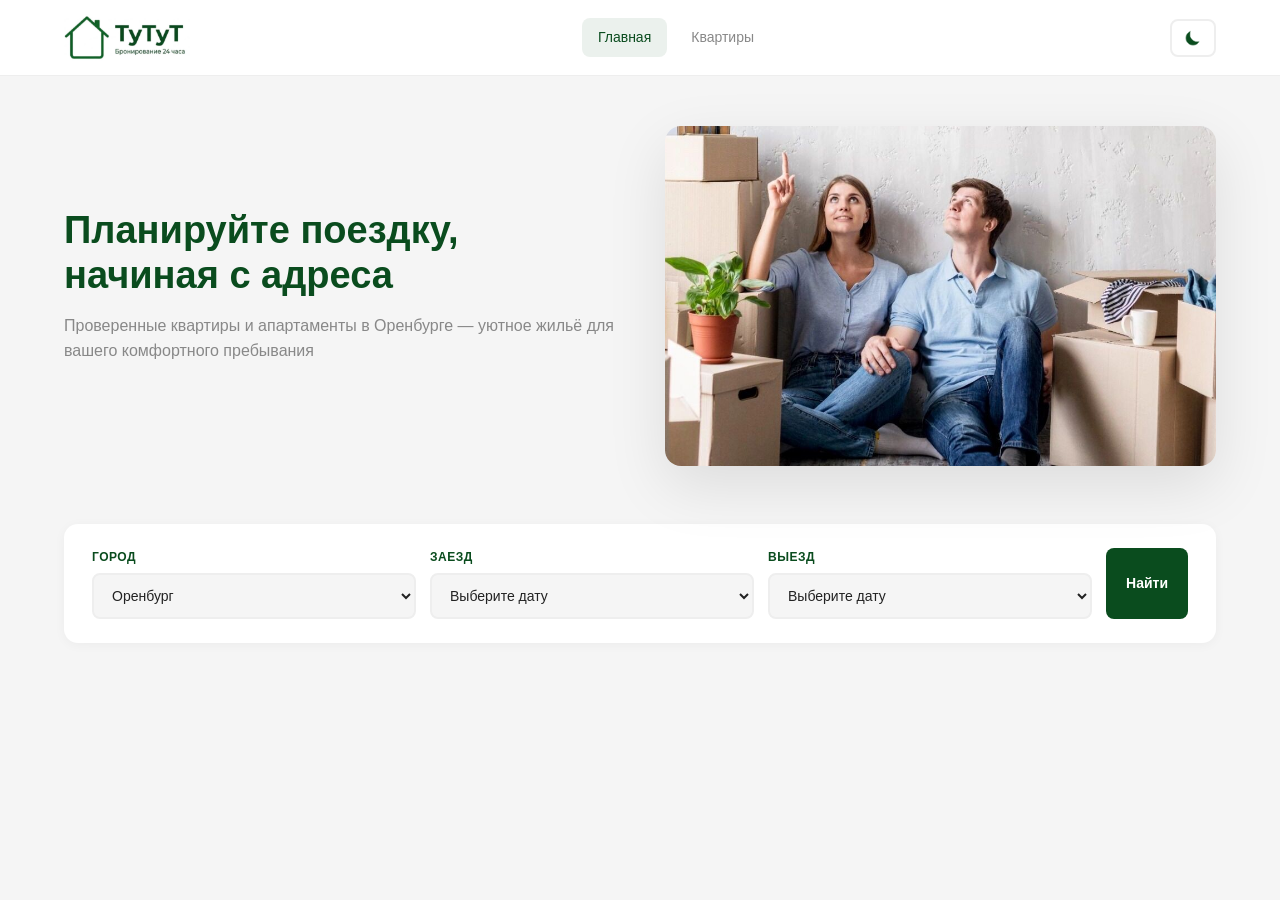
==== index.html @ a0f0ed0c "Add files via upload" ====
<!DOCTYPE html>
<html lang="ru">
<head>
    <meta charset="UTF-8">
    <meta name="viewport" content="width=device-width, initial-scale=1.0">
    <title>ТуТуТ</title>
    <link rel="icon" href="images/favicon.svg" type="image/svg+xml">
    <link rel="stylesheet" href="styles.css">
</head>
<body>
    <header class="header">
        <div class="container">
            <a href="index.html" class="logo">
                <img src="images/logo.svg" alt="ТуТуТ" class="logo-img logo-img-light">
                <img src="images/logo-dark.svg" alt="ТуТуТ" class="logo-img logo-img-dark">
            </a>
            <nav id="headerNav">
                <a href="index.html" class="active">Главная</a>
                <a href="search.html">Квартиры</a>
                <div id="authButtons"></div>
            </nav>
            <div class="header-right">
                <button class="theme-btn" id="themeBtn" onclick="toggleTheme()">
                    <img src="images/moon.png" alt="Тема" class="theme-icon-moon">
                    <img src="images/sun.png" alt="Тема" class="theme-icon-sun">
                </button>
                <button class="burger" id="burgerBtn" onclick="toggleMenu()">
                    <span></span>
                    <span></span>
                    <span></span>
                </button>
            </div>
        </div>
    </header>

    <main>
        <section class="hero">
            <div class="container">
                <div class="hero-content">
                    <h1>Планируйте поездку, начиная с адреса</h1>
                    <p>Проверенные квартиры и апартаменты в Оренбурге — уютное жильё для вашего комфортного пребывания</p>
                </div>
                <div class="hero-image">
                    <img src="images/tusovka.jpg" alt="Оренбург">
                </div>
            </div>
        </section>

        <section class="search-section">
            <div class="container">
                <div class="search-card">
                    <form class="search-form" id="searchForm">
                        <div>
                            <label>Город</label>
                            <select id="citySelect">
                                <option value="Оренбург">Оренбург</option>
                            </select>
                        </div>
                        <div>
                            <label>Заезд</label>
                            <select id="checkinSelect">
                                <option value="">Выберите дату</option>
                            </select>
                        </div>
                        <div>
                            <label>Выезд</label>
                            <select id="checkoutSelect">
                                <option value="">Выберите дату</option>
                            </select>
                        </div>
                        <button type="submit" class="btn">Найти</button>
                    </form>
                </div>
            </div>
        </section>
    </main>

    <script>
        function initTheme() {
            var t = localStorage.getItem('theme');
            if (t === 'dark') {
                document.documentElement.setAttribute('data-theme', 'dark');
            } else if (t === 'light') {
                document.documentElement.removeAttribute('data-theme');
            } else if (window.matchMedia('(prefers-color-scheme: dark)').matches) {
                document.documentElement.setAttribute('data-theme', 'dark');
            }
        }

        function toggleTheme() {
            if (document.documentElement.hasAttribute('data-theme')) {
                document.documentElement.removeAttribute('data-theme');
                localStorage.setItem('theme', 'light');
            } else {
                document.documentElement.setAttribute('data-theme', 'dark');
                localStorage.setItem('theme', 'dark');
            }
        }

        function toggleMenu() {
            document.getElementById('headerNav').classList.toggle('open');
            document.getElementById('burgerBtn').classList.toggle('open');
        }

        var months = ['Январь', 'Февраль', 'Март', 'Апрель', 'Май', 'Июнь', 
                     'Июль', 'Август', 'Сентябрь', 'Октябрь', 'Ноябрь', 'Декабрь'];
        var daysInMonth = [31, 28, 31, 30, 31, 30, 31, 31, 30, 31, 30, 31];
        
        for (var m = 0; m < 12; m++) {
            for (var d = 1; d <= daysInMonth[m]; d++) {
                var date = '2026-' + String(m + 1).padStart(2, '0') + '-' + String(d).padStart(2, '0');
                var label = d + ' ' + months[m] + ' 2026';
                
                var opt1 = document.createElement('option');
                opt1.value = date;
                opt1.text = label;
                checkinSelect.appendChild(opt1);
                
                var opt2 = document.createElement('option');
                opt2.value = date;
                opt2.text = label;
                checkoutSelect.appendChild(opt2);
            }
        }

        initTheme();
    </script>
</body>
</html>
---- styles.css ----
/* === БАЗОВЫЕ СТИЛИ === */
* {
    margin: 0;
    padding: 0;
    box-sizing: border-box;
}

:root {
    --bg: #F5F5F5;
    --bg-card: #fff;
    --bg-header: #fff;
    --text: #222;
    --text-muted: #888;
    --border: #eee;
    --accent: #0A4C1E;
    --accent-hover: #083B16;
    --shadow: 0 2px 12px rgba(0,0,0,0.04);
    --shadow-hover: 0 8px 30px rgba(0,0,0,0.12);
}

[data-theme="dark"] {
    --bg: #1a1a1a;
    --bg-card: #252525;
    --bg-header: #252525;
    --text: #e0e0e0;
    --text-muted: rgba(224, 224, 224, 0.64);
    --border: #333;
    --accent: #4CAF50;
    --accent-hover: #388E3C;
    --shadow: 0 2px 12px rgba(0,0,0,0.2);
    --shadow-hover: 0 8px 30px rgba(0,0,0,0.4);
}

body {
    font-family: -apple-system, BlinkMacSystemFont, 'Segoe UI', Roboto, sans-serif;
    background: var(--bg);
    color: var(--text);
    line-height: 1.6;
    max-width: 100%;
    overflow-x: hidden;
}

html {
    max-width: 100%;
    overflow-x: hidden;
}

a {
    color: var(--accent);
    text-decoration: none;
}

.container {
    max-width: 1200px;
    margin: 0 auto;
    padding: 0 24px;
}

@media (max-width: 768px) {
    .container {
        padding: 0 16px;
    }
}

/* === ШАПКА === */
.header {
    background: var(--bg-header);
    padding: 14px 0;
    position: sticky;
    top: 0;
    z-index: 100;
    border-bottom: 1px solid var(--border);
    width: 100%;
}

.header .container {
    display: flex;
    justify-content: space-between;
    align-items: center;
    gap: 20px;
}

.logo {
    display: flex;
    align-items: center;
}

.logo-img {
    width: 126px;
    height: 47px;
}

.logo-img-light {
    display: block;
}

.logo-img-dark {
    display: none;
}

[data-theme="dark"] .logo-img-light {
    display: none;
}

[data-theme="dark"] .logo-img-dark {
    display: block;
}

.header nav {
    display: flex;
    align-items: center;
    gap: 8px;
}

.header nav a {
    font-weight: 500;
    color: var(--text-muted);
    font-size: 14px;
    padding: 8px 16px;
    border-radius: 8px;
    transition: all 0.2s;
}

.header nav a:hover {
    color: var(--accent);
    background: rgba(10, 76, 30, 0.05);
}

.header nav a.active {
    color: var(--accent);
    background: rgba(10, 76, 30, 0.08);
}

@media (max-width: 768px) {
    .header nav {
        display: none;
        position: fixed;
        top: 66px;
        left: 0;
        right: 0;
        background: var(--bg-header);
        flex-direction: column;
        padding: 20px;
        box-shadow: var(--shadow-hover);
        border-bottom: 1px solid var(--border);
    }
    .header nav.open {
        display: flex;
    }
}

.header-right {
    display: flex;
    align-items: center;
    gap: 12px;
}

.theme-btn {
    background: none;
    border: 2px solid var(--border);
    cursor: pointer;
    padding: 8px 12px;
    border-radius: 8px;
    font-size: 14px;
    color: var(--text-muted);
    transition: all 0.2s;
    display: flex;
    align-items: center;
    gap: 6px;
}

.theme-btn:hover {
    border-color: var(--accent);
    color: var(--accent);
}

.theme-btn img {
    width: 18px;
    height: 18px;
}

.theme-icon-sun,
.theme-icon-moon {
    display: none;
}

[data-theme="dark"] .theme-icon-sun {
    display: block;
}

[data-theme="dark"] .theme-icon-moon {
    display: none;
}

body:not([data-theme]) .theme-icon-moon {
    display: block;
}

body:not([data-theme]) .theme-icon-sun {
    display: none;
}

.burger {
    display: none;
    flex-direction: column;
    gap: 5px;
    background: none;
    border: none;
    cursor: pointer;
    padding: 8px;
}

@media (max-width: 768px) {
    .burger {
        display: flex;
    }
}

.burger span {
    display: block;
    width: 24px;
    height: 2px;
    background: var(--text);
    transition: all 0.3s;
}

.burger.open span:nth-child(1) {
    transform: rotate(45deg) translate(5px, 5px);
}

.burger.open span:nth-child(2) {
    opacity: 0;
}

.burger.open span:nth-child(3) {
    transform: rotate(-45deg) translate(5px, -5px);
}

/* === КНОПКИ === */
.btn {
    background: var(--accent);
    color: #fff;
    padding: 10px 20px;
    border: none;
    border-radius: 8px;
    cursor: pointer;
    font-size: 14px;
    font-weight: 600;
    transition: all 0.2s;
}

.btn:hover {
    background: var(--accent-hover);
}

.btn-outline {
    background: transparent;
    color: var(--accent);
    border: 2px solid var(--accent);
}

.btn-outline:hover {
    background: var(--accent);
    color: #fff;
}

.btn:disabled {
    background: #ccc;
    cursor: not-allowed;
}

/* === ХЛЕБНЫЕ КРОШКИ === */
.breadcrumbs {
    padding: 16px 0;
    font-size: 13px;
    color: var(--text-muted);
    display: flex;
    align-items: center;
    gap: 8px;
    flex-wrap: wrap;
}

.breadcrumbs a {
    color: var(--text-muted);
}

.breadcrumbs span {
    color: var(--border);
}

.breadcrumbs .current {
    color: var(--text);
    font-weight: 500;
}

/* === ГЛАВНАЯ === */
.hero {
    padding: 50px 0;
}

@media (max-width: 768px) {
    .hero {
        padding: 30px 0;
    }
}

.hero .container {
    display: grid;
    grid-template-columns: 1fr 1fr;
    gap: 50px;
    align-items: center;
}

@media (max-width: 768px) {
    .hero .container {
        grid-template-columns: 1fr;
        gap: 30px;
    }
}

.hero-content h1 {
    font-size: 38px;
    font-weight: 700;
    color: var(--accent);
    margin-bottom: 14px;
    line-height: 1.2;
}

@media (max-width: 768px) {
    .hero-content h1 {
        font-size: 28px;
        text-align: center;
    }
}

.hero-content p {
    font-size: 16px;
    color: var(--text-muted);
    margin-bottom: 28px;
}

@media (max-width: 768px) {
    .hero-content p {
        text-align: center;
    }
}

.hero-image img {
    width: 100%;
    height: 340px;
    object-fit: cover;
    border-radius: 16px;
    box-shadow: 0 20px 60px rgba(0, 0, 0, 0.1);
}

@media (max-width: 768px) {
    .hero-image img {
        height: 220px;
    }
}

/* === ПОИСК === */
.search-section {
    padding: 0 0 50px;
}

@media (max-width: 768px) {
    .search-section {
        padding: 0 0 30px;
    }
}

.search-card {
    background: var(--bg-card);
    padding: 24px 28px;
    border-radius: 14px;
    box-shadow: var(--shadow);
}

.search-form {
    display: flex;
    gap: 14px;
    align-items: stretch;
}

@media (max-width: 768px) {
    .search-form {
        flex-direction: column;
    }
}

.search-form > div {
    flex: 1;
    display: flex;
    flex-direction: column;
    justify-content: center;
}

.search-form label {
    display: block;
    font-size: 12px;
    font-weight: 600;
    color: var(--accent);
    margin-bottom: 6px;
    text-transform: uppercase;
    letter-spacing: 0.5px;
}

.search-form select,
.search-form input {
    width: 100%;
    padding: 12px 14px;
    border: 2px solid var(--border);
    border-radius: 8px;
    font-size: 14px;
    background: var(--bg);
    color: var(--text);
    transition: border-color 0.2s;
}

.search-form select:focus,
.search-form input:focus {
    border-color: var(--accent);
    outline: none;
}

/* === ПОДВАЛ === */
.footer {
    background: var(--bg-header);
    padding: 32px 0;
    margin-top: 50px;
    border-top: 1px solid var(--border);
}

.footer .container {
    display: flex;
    justify-content: space-between;
    align-items: center;
}

@media (max-width: 768px) {
    .footer .container {
        flex-direction: column;
        gap: 14px;
        text-align: center;
    }
}

.footer p {
    font-size: 13px;
    color: var(--text-muted);
}
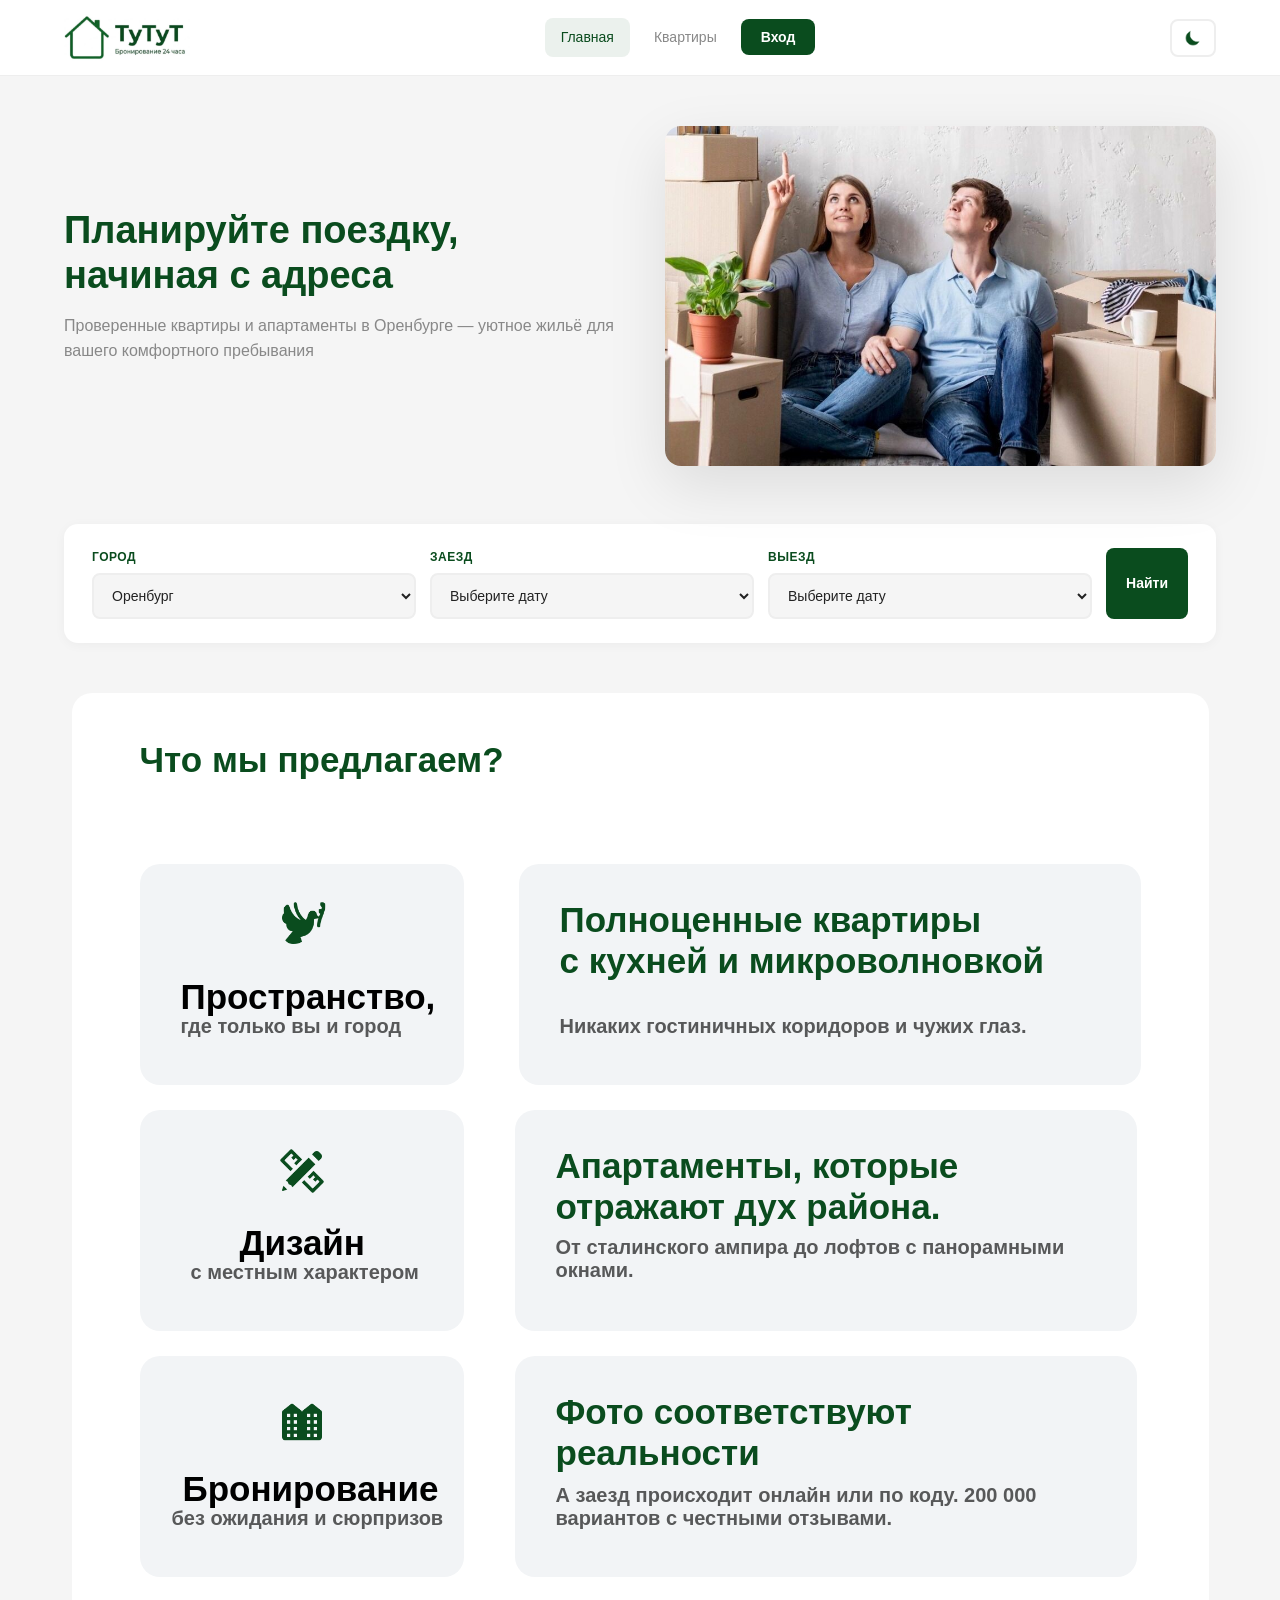
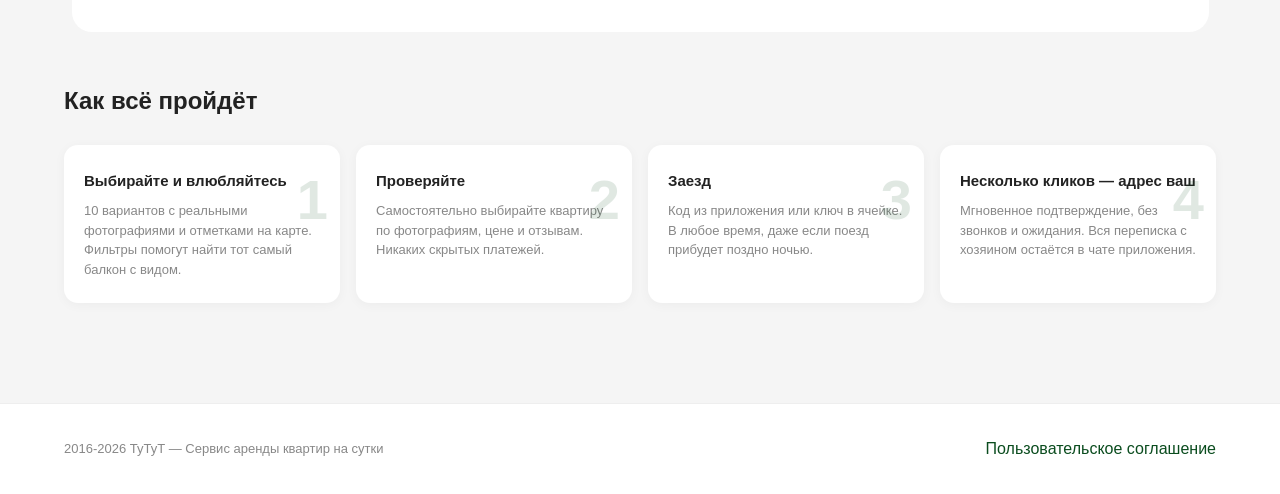
==== commit 5ecd8afe: "Add files via upload" ====
--- a/index.html
+++ b/index.html
@@ -5,7 +5,7 @@
     <meta name="viewport" content="width=device-width, initial-scale=1.0">
     <title>ТуТуТ</title>
     <link rel="icon" href="images/favicon.svg" type="image/svg+xml">
-    <link rel="stylesheet" href="styles.css">
+    <link rel="stylesheet" href="styles.css?v=2">
 </head>
 <body>
     <header class="header">
@@ -73,9 +73,134 @@
                 </div>
             </div>
         </section>
+
+        <section class="features">
+            <div class="features-container">
+                <h2 class="features-title">Что мы предлагаем?</h2>
+                <div class="features-inner">
+                    <div class="feature-card card-1">
+                        <img src="images/ptichka.svg" alt="" class="feature-icon">
+                        <h3>Пространство,</h3>
+                        <p>где только вы и город</p>
+                    </div>
+                    <div class="feature-card card-2">
+                        <h3>Полноценные квартиры <br> c кухней и микроволновкой</h3>
+                        <p>Никаких гостиничных коридоров и чужих глаз.</p>
+                    </div>
+                    <div class="feature-card card-3">
+                        <img src="images/Design.svg" alt="" class="feature-icon">
+                        <h3>Дизайн</h3>
+                        <p>с местным характером</p>
+                    </div>
+                    <div class="feature-card card-4">
+                        <h3>Апартаменты, которые отражают дух района.</h3>
+                        <p>От сталинского ампира до лофтов с панорамными окнами.</p>
+                    </div>
+                    <div class="feature-card card-5">
+                        <img src="images/Apartment.svg" alt="" class="feature-icon">
+                        <h3>Бронирование</h3>
+                        <p>без ожидания и сюрпризов</p>
+                    </div>
+                    <div class="feature-card card-6">
+                        <h3>Фото соответствуют реальности</h3>
+                        <p>А заезд происходит онлайн или по коду. 200 000 вариантов с честными отзывами.</p>
+                    </div>
+                </div>
+            </div>
+        </section>
+
+        <section class="steps">
+            <div class="container">
+                <h2 class="section-title">Как всё пройдёт</h2>
+                <div class="steps-grid">
+                    <div class="step-card">
+                        <h3>Выбирайте и влюбляйтесь</h3>
+                        <p>10 вариантов с реальными фотографиями и отметками на карте. Фильтры помогут найти тот самый балкон с видом.</p>
+                        <span class="step-number">1</span>
+                    </div>
+                    <div class="step-card">
+                        <h3>Проверяйте</h3>
+                        <p>Самостоятельно выбирайте квартиру по фотографиям, цене и отзывам. Никаких скрытых платежей.</p>
+                        <span class="step-number">2</span>
+                    </div>
+                    <div class="step-card">
+                        <h3>Заезд</h3>
+                        <p>Код из приложения или ключ в ячейке. В любое время, даже если поезд прибудет поздно ночью.</p>
+                        <span class="step-number">3</span>
+                    </div>
+                    <div class="step-card">
+                        <h3>Несколько кликов — адрес ваш</h3>
+                        <p>Мгновенное подтверждение, без звонков и ожидания. Вся переписка с хозяином остаётся в чате приложения.</p>
+                        <span class="step-number">4</span>
+                    </div>
+                </div>
+            </div>
+        </section>
     </main>
 
+    <footer class="footer">
+        <div class="container">
+            <p>2016-2026 ТуТуТ — Сервис аренды квартир на сутки</p>
+            <a href="#">Пользовательское соглашение</a>
+        </div>
+    </footer>
+
+    <!-- Модалка входа -->
+    <div class="modal" id="loginModal">
+        <div class="modal-content">
+            <button class="modal-close" onclick="closeModal('loginModal')">x</button>
+            <h2>Вход в аккаунт</h2>
+            <form id="loginForm">
+                <div class="form-group">
+                    <label>Email или телефон</label>
+                    <input type="text" id="loginEmail" placeholder="example@mail.ru" required maxlength="100">
+                </div>
+                <div class="form-group">
+                    <label>Пароль</label>
+                    <input type="password" id="loginPassword" placeholder="Введите пароль" required maxlength="50">
+                </div>
+                <button type="submit" class="btn">Войти</button>
+            </form>
+            <div class="modal-footer">
+                Нет аккаунта? 
+                <a href="#" onclick="event.preventDefault(); closeModal('loginModal'); openModal('registerModal')">
+                    Зарегистрироваться
+                </a>
+            </div>
+        </div>
+    </div>
+
+    <!-- Модалка регистрации -->
+    <div class="modal" id="registerModal">
+        <div class="modal-content">
+            <button class="modal-close" onclick="closeModal('registerModal')">x</button>
+            <h2>Регистрация</h2>
+            <form id="registerForm">
+                <div class="form-group">
+                    <label>Ваше имя</label>
+                    <input type="text" id="regName" placeholder="Иван" required maxlength="50">
+                </div>
+                <div class="form-group">
+                    <label>Email</label>
+                    <input type="email" id="regEmail" placeholder="example@mail.ru" required maxlength="100">
+                </div>
+                <div class="form-group">
+                    <label>Пароль</label>
+                    <input type="password" id="regPassword" placeholder="Минимум 6 символов" required minlength="6" maxlength="50">
+                </div>
+                <button type="submit" class="btn">Зарегистрироваться</button>
+            </form>
+            <div class="modal-footer">
+                Уже есть аккаунт? 
+                <a href="#" onclick="event.preventDefault(); closeModal('registerModal'); openModal('loginModal')">
+                    Войти
+                </a>
+            </div>
+        </div>
+    </div>
+
     <script>
+        // Инициализация темы
         function initTheme() {
             var t = localStorage.getItem('theme');
             if (t === 'dark') {
@@ -87,6 +212,7 @@
             }
         }
 
+        // Переключение темы
         function toggleTheme() {
             if (document.documentElement.hasAttribute('data-theme')) {
                 document.documentElement.removeAttribute('data-theme');
@@ -97,11 +223,91 @@
             }
         }
 
+        // Переключение меню
         function toggleMenu() {
             document.getElementById('headerNav').classList.toggle('open');
             document.getElementById('burgerBtn').classList.toggle('open');
         }
 
+        // Проверка авторизации
+        function checkAuth() {
+            var user = localStorage.getItem('user');
+            var authDiv = document.getElementById('authButtons');
+            
+            if (user) {
+                user = JSON.parse(user);
+                var fl = user.name ? user.name.charAt(0).toUpperCase() : user.email.charAt(0).toUpperCase();
+                var sn = user.name ? user.name.split(' ')[0] : user.email.split('@')[0];
+                authDiv.innerHTML = 
+                    '<div class="user-menu">' +
+                        '<button class="user-btn" onclick="toggleUserMenu()">' +
+                            '<span class="avatar">' + fl + '</span>' +
+                            sn +
+                        '</button>' +
+                        '<div class="user-dropdown" id="userDropdown">' +
+                            '<a href="profile.html">Личный кабинет</a>' +
+                            '<a href="#" class="logout" onclick="logout()">Выйти</a>' +
+                        '</div>' +
+                    '</div>';
+            } else {
+                authDiv.innerHTML = '<button class="btn" onclick="openModal(\'loginModal\')">Вход</button>';
+            }
+        }
+
+        function toggleUserMenu() {
+            document.getElementById('userDropdown').classList.toggle('active');
+        }
+
+        document.addEventListener('click', function(e) {
+            var d = document.getElementById('userDropdown');
+            var b = document.querySelector('.user-btn');
+            if (d && b && !b.contains(e.target) && !d.contains(e.target)) {
+                d.classList.remove('active');
+            }
+        });
+
+        function openModal(id) { 
+            document.getElementById(id).classList.add('active'); 
+        }
+        
+        function closeModal(id) { 
+            document.getElementById(id).classList.remove('active'); 
+        }
+
+        document.querySelectorAll('.modal').forEach(function(m) {
+            m.addEventListener('click', function(e) {
+                if (e.target === m) m.classList.remove('active');
+            });
+        });
+
+        document.getElementById('loginForm').onsubmit = function(e) {
+            e.preventDefault();
+            var email = document.getElementById('loginEmail').value.trim();
+            var user = { email: email, name: email.split('@')[0] };
+            localStorage.setItem('user', JSON.stringify(user));
+            closeModal('loginModal');
+            checkAuth();
+            this.reset();
+        };
+
+        document.getElementById('registerForm').onsubmit = function(e) {
+            e.preventDefault();
+            var name = document.getElementById('regName').value.trim();
+            var email = document.getElementById('regEmail').value.trim();
+            var user = { email: email, name: name };
+            localStorage.setItem('user', JSON.stringify(user));
+            closeModal('registerModal');
+            checkAuth();
+            this.reset();
+            alert('Регистрация прошла успешно!');
+        };
+
+        function logout() {
+            localStorage.removeItem('user');
+            checkAuth();
+        }
+
+        // Заполнение дат
         var months = ['Январь', 'Февраль', 'Март', 'Апрель', 'Май', 'Июнь', 
                      'Июль', 'Август', 'Сентябрь', 'Октябрь', 'Ноябрь', 'Декабрь'];
         var daysInMonth = [31, 28, 31, 30, 31, 30, 31, 31, 30, 31, 30, 31];
@@ -123,7 +329,21 @@
             }
         }
 
+        document.getElementById('searchForm').onsubmit = function(e) {
+            e.preventDefault();
+            var city = document.getElementById('citySelect').value;
+            var checkin = checkinSelect.value;
+            var checkout = checkoutSelect.value;
+            
+            var url = 'search.html?city=' + encodeURIComponent(city);
+            if (checkin) url += '&checkin=' + checkin;
+            if (checkout) url += '&checkout=' + checkout;
+            
+            window.location.href = url;
+        };
+
         initTheme();
+        checkAuth();
     </script>
 </body>
-</html>+</html>
--- a/styles.css
+++ b/styles.css
@@ -424,6 +424,351 @@
     outline: none;
 }
 
+/* === ПРЕИМУЩЕСТВА === */
+.features {
+    padding: 0;
+}
+
+.features-container {
+    width: 1137px;
+    margin: 0 auto;
+    background: #FFFFFF;
+    border-radius: 20px;
+    padding: 46px 68px 50px;
+    position: relative;
+}
+
+.features-title {
+    font-family: 'Roboto', sans-serif;
+    font-size: 35px;
+    font-weight: 700;
+    color: #0A4C1E;
+    margin: 0 0 84px 0;
+    line-height: 1.171875;
+}
+
+.features-inner {
+    position: relative;
+    width: 100%;
+    height: 718px;
+}
+
+.feature-card {
+    position: absolute;
+    background: #F2F4F6;
+    border-radius: 20px;
+    padding: 35px 41px;
+}
+
+.feature-card .feature-icon {
+    position: absolute;
+    width: 50px;
+    height: 50px;
+    object-fit: contain;
+    background: transparent;
+}
+
+.feature-card h3 {
+    font-family: 'Roboto', sans-serif;
+    font-weight: 700;
+    line-height: 1.171875;
+    margin: 0;
+    font-size: 35px;
+    color: #0A4C1E;
+}
+
+.feature-card p {
+    font-family: 'Roboto', sans-serif;
+    font-weight: 700;
+    font-size: 20px;
+    line-height: 1.171875;
+    margin: 0;
+    color: rgba(0, 0, 0, 0.64);
+}
+
+/* Карточка 1 - Пространство (324x221) */
+.card-1 {
+    width: 324px;
+    height: 221px;
+    top: 0;
+    left: 0;
+}
+
+.card-1 .feature-icon {
+    top: 35px;
+    right: 137px;
+}
+
+.card-1 h3 {
+    position: absolute;
+    bottom: 68px;
+    left: 41px;
+    font-size: 35px;
+    color: #000000;
+}
+
+.card-1 p {
+    position: absolute;
+    bottom: 46px;
+    left: 41px;
+    font-size: 20px;
+}
+
+/* Карточка 2 - Полноценные квартиры (622x221) */
+.card-2 {
+    width: 622px;
+    height: 221px;
+    top: 0;
+    right: 0;
+}
+
+.card-2 h3 {
+    position: absolute;
+    top: 35px;
+    left: 41px;
+}
+
+.card-2 p {
+    position: absolute;
+    bottom: 46px;
+    left: 41px;
+}
+
+/* Карточка 3 - Дизайн (324x221) */
+.card-3 {
+    width: 324px;
+    height: 221px;
+    top: 246px;
+    left: 0;
+}
+
+.card-3 .feature-icon {
+    top: 36px;
+    right: 137px;
+}
+
+.card-3 h3 {
+    position: absolute;
+    bottom: 68px;
+    left: 100px;
+    font-size: 35px;
+    color: #000000;
+}
+
+.card-3 p {
+    position: absolute;
+    bottom: 46px;
+    left: 51px;
+    font-size: 20px;
+}
+
+/* Карточка 4 - Апартаменты (622x221) */
+.card-4 {
+    width: 622px;
+    height: 221px;
+    top: 246px;
+    left: 375px;
+}
+
+.card-4 h3 {
+    position: absolute;
+    top: 35px;
+    left: 41px;
+}
+
+.card-4 p {
+    position: absolute;
+    top: 126px;
+    left: 41px;
+}
+
+/* Карточка 5 - Бронирование (324x221) */
+.card-5 {
+    width: 324px;
+    height: 221px;
+    top: 492px;
+    left: 0;
+}
+
+.card-5 .feature-icon {
+    top: 41px;
+    right: 137px;
+}
+
+.card-5 h3 {
+    position: absolute;
+    bottom: 68px;
+    left: 43px;
+    font-size: 35px;
+    color: #000000;
+}
+
+.card-5 p {
+    position: absolute;
+    bottom: 46px;
+    left: 32px;
+    font-size: 20px;
+}
+
+/* Карточка 6 - Фото (622x221) */
+.card-6 {
+    width: 622px;
+    height: 221px;
+    top: 492px;
+    left: 375px;
+}
+
+.card-6 h3 {
+    position: absolute;
+    top: 35px;
+    left: 41px;
+    max-width: 540px;
+    word-wrap: break-word;
+    overflow-wrap: break-word;
+}
+
+.card-6 p {
+    position: absolute;
+    bottom: 46px;
+    left: 41px;
+}
+
+[data-theme="dark"] .features-container {
+    background: #252525;
+}
+
+[data-theme="dark"] .features-title {
+    color: #4CAF50;
+}
+
+[data-theme="dark"] .feature-card {
+    background: #333;
+}
+
+[data-theme="dark"] .feature-card h3 {
+    color: #4CAF50;
+}
+
+[data-theme="dark"] .card-1 h3,
+[data-theme="dark"] .card-3 h3,
+[data-theme="dark"] .card-5 h3 {
+    color: #e0e0e0;
+}
+
+[data-theme="dark"] .feature-card p {
+    color: rgba(224, 224, 224, 0.64);
+}
+
+[data-theme="dark"] .feature-card .feature-icon {
+    background: transparent;
+}
+
+@media (max-width: 1200px) {
+    .features-container {
+        width: 100%;
+        padding: 30px 20px;
+    }
+
+    .features-inner {
+        position: static;
+        height: auto;
+        display: flex;
+        flex-direction: column;
+        gap: 16px;
+    }
+
+    .feature-card {
+        position: static;
+        width: 100% !important;
+        height: auto !important;
+        min-height: 100px;
+    }
+
+    .feature-card h3 {
+        position: static;
+        font-size: 18px !important;
+        margin-bottom: 8px;
+    }
+
+    .feature-card p {
+        position: static;
+        font-size: 14px;
+    }
+
+    .feature-card .feature-icon {
+        display: none;
+    }
+}
+
+/* === ШАГИ === */
+.steps {
+    padding: 50px 0;
+}
+
+.steps .section-title {
+    margin-bottom: 25px;
+}
+
+@media (max-width: 768px) {
+    .steps {
+        padding: 30px 0;
+    }
+}
+
+.steps-grid {
+    display: grid;
+    grid-template-columns: repeat(4, 1fr);
+    gap: 16px;
+}
+
+@media (max-width: 768px) {
+    .steps-grid {
+        grid-template-columns: 1fr 1fr;
+    }
+}
+
+@media (max-width: 480px) {
+    .steps-grid {
+        grid-template-columns: 1fr;
+    }
+}
+
+.step-card {
+    background: var(--bg-card);
+    padding: 24px 20px;
+    border-radius: 14px;
+    box-shadow: var(--shadow);
+    position: relative;
+    transition: all 0.3s;
+}
+
+.step-card:hover {
+    transform: translateY(-4px);
+}
+
+.step-card h3 {
+    font-size: 15px;
+    font-weight: 700;
+    color: var(--text);
+    margin-bottom: 8px;
+}
+
+.step-card p {
+    font-size: 13px;
+    color: var(--text-muted);
+    line-height: 1.5;
+}
+
+.step-number {
+    font-size: 56px;
+    font-weight: 800;
+    color: var(--accent);
+    position: absolute;
+    right: 12px;
+    top: 10px;
+    opacity: 0.12;
+}
+
 /* === ПОДВАЛ === */
 .footer {
     background: var(--bg-header);
@@ -449,4 +794,1068 @@
 .footer p {
     font-size: 13px;
     color: var(--text-muted);
-}+}
+
+/* === МОДАЛКИ === */
+.modal {
+    display: none;
+    position: fixed;
+    top: 0;
+    left: 0;
+    width: 100%;
+    height: 100%;
+    background: rgba(0, 0, 0, 0.5);
+    z-index: 1000;
+    justify-content: center;
+    align-items: center;
+}
+
+.modal.active {
+    display: flex;
+}
+
+.modal-content {
+    background: var(--bg-card);
+    padding: 36px;
+    border-radius: 16px;
+    width: 100%;
+    max-width: 400px;
+    position: relative;
+    box-shadow: 0 25px 80px rgba(0, 0, 0, 0.2);
+}
+
+.modal-close {
+    position: absolute;
+    top: 14px;
+    right: 14px;
+    width: 30px;
+    height: 30px;
+    border: none;
+    background: var(--border);
+    border-radius: 50%;
+    cursor: pointer;
+    font-size: 16px;
+    color: var(--text-muted);
+    transition: all 0.2s;
+}
+
+.modal-close:hover {
+    background: var(--text-muted);
+    color: var(--bg);
+}
+
+.modal-content h2 {
+    color: var(--accent);
+    margin-bottom: 24px;
+    font-size: 22px;
+}
+
+.modal-content .form-group {
+    margin-bottom: 14px;
+}
+
+.modal-content label {
+    display: block;
+    font-size: 13px;
+    font-weight: 600;
+    color: var(--text-muted);
+    margin-bottom: 6px;
+}
+
+.modal-content input,
+.modal-content textarea {
+    width: 100%;
+    padding: 14px;
+    border: 2px solid var(--border);
+    border-radius: 8px;
+    font-size: 14px;
+    background: var(--bg);
+    color: var(--text);
+    transition: border-color 0.2s;
+}
+
+.modal-content input:focus,
+.modal-content textarea:focus {
+    border-color: var(--accent);
+    outline: none;
+}
+
+.modal-content textarea {
+    min-height: 70px;
+    resize: vertical;
+}
+
+.modal-content .btn {
+    width: 100%;
+    margin-top: 8px;
+    padding: 14px;
+}
+
+.modal-footer {
+    text-align: center;
+    margin-top: 16px;
+    font-size: 13px;
+    color: var(--text-muted);
+}
+
+.modal-footer a {
+    color: var(--accent);
+    font-weight: 600;
+}
+
+/* === МЕНЮ ПОЛЬЗОВАТЕЛЯ === */
+.user-menu {
+    position: relative;
+}
+
+.user-btn {
+    display: flex;
+    align-items: center;
+    gap: 8px;
+    background: rgba(10, 76, 30, 0.08);
+    color: var(--accent);
+    padding: 8px 14px;
+    border-radius: 8px;
+    cursor: pointer;
+    font-size: 13px;
+    font-weight: 600;
+    border: none;
+    transition: all 0.2s;
+}
+
+.user-btn:hover {
+    background: rgba(10, 76, 30, 0.12);
+}
+
+.user-btn .avatar {
+    width: 28px;
+    height: 28px;
+    background: var(--accent);
+    color: #fff;
+    border-radius: 50%;
+    display: flex;
+    align-items: center;
+    justify-content: center;
+    font-size: 12px;
+}
+
+.user-dropdown {
+    display: none;
+    position: absolute;
+    top: 100%;
+    right: 0;
+    margin-top: 8px;
+    background: var(--bg-card);
+    border-radius: 10px;
+    box-shadow: var(--shadow-hover);
+    min-width: 200px;
+    overflow: hidden;
+}
+
+.user-dropdown.active {
+    display: block;
+}
+
+.user-dropdown a {
+    display: flex;
+    align-items: center;
+    gap: 10px;
+    padding: 14px 18px;
+    font-size: 14px;
+    color: var(--text);
+    transition: background 0.2s;
+}
+
+.user-dropdown a:hover {
+    background: var(--border);
+}
+
+.user-dropdown a.logout {
+    color: #dc3545;
+    border-top: 1px solid var(--border);
+}
+
+/* === СТРАНИЦА ПОИСКА === */
+.search-page {
+    padding: 36px 0 60px;
+}
+
+.search-page .section-title {
+    text-align: left;
+    margin-bottom: 20px;
+}
+
+.date-filter {
+    display: flex;
+    gap: 16px;
+    margin-bottom: 28px;
+}
+
+.date-filter > div {
+    display: flex;
+    align-items: center;
+    gap: 10px;
+}
+
+.date-filter label {
+    font-weight: 600;
+    color: var(--text-muted);
+    font-size: 13px;
+}
+
+.date-filter input {
+    padding: 10px 14px;
+    border: 2px solid var(--border);
+    border-radius: 8px;
+    font-size: 13px;
+    background: var(--bg);
+    color: var(--text);
+}
+
+.listings-grid {
+    display: flex;
+    flex-direction: column;
+    gap: 16px;
+}
+
+/* === КАРТОЧКА КВАРТИРЫ === */
+.listing-card {
+    background: var(--bg-card);
+    border-radius: 12px;
+    overflow: hidden;
+    box-shadow: var(--shadow);
+    border: 1px solid var(--border);
+    display: flex;
+    cursor: pointer;
+}
+
+.listing-card:hover {
+    box-shadow: var(--shadow-hover);
+}
+
+.listing-gallery {
+    width: 240px;
+    flex-shrink: 0;
+    display: flex;
+    flex-direction: column;
+    position: relative;
+}
+
+.listing-gallery .main-photo {
+    width: 100%;
+    height: 180px;
+    object-fit: cover;
+}
+
+.listing-gallery .thumbnails {
+    display: flex;
+    gap: 4px;
+    padding: 8px;
+    background: #f5f5f5;
+}
+
+.listing-gallery .thumb {
+    width: 52px;
+    height: 52px;
+    object-fit: cover;
+    border-radius: 6px;
+    cursor: pointer;
+    opacity: 0.7;
+    transition: all 0.2s;
+    border: 2px solid transparent;
+}
+
+.listing-gallery .thumb:hover,
+.listing-gallery .thumb.active {
+    opacity: 1;
+    border-color: var(--accent);
+}
+
+.listing-gallery .slider-btns {
+    position: absolute;
+    top: 50%;
+    left: 0;
+    right: 0;
+    transform: translateY(-50%);
+    display: flex;
+    justify-content: space-between;
+    padding: 0 8px;
+    opacity: 0;
+    transition: opacity 0.2s;
+}
+
+.listing-card:hover .slider-btns {
+    opacity: 1;
+}
+
+.listing-gallery .slider-btn {
+    width: 32px;
+    height: 32px;
+    background: rgba(255,255,255,0.9);
+    border: none;
+    border-radius: 50%;
+    cursor: pointer;
+    font-size: 18px;
+    display: flex;
+    align-items: center;
+    justify-content: center;
+    box-shadow: 0 2px 8px rgba(0,0,0,0.15);
+}
+
+.listing-info {
+    padding: 18px 20px;
+    flex: 1;
+    display: flex;
+    flex-direction: column;
+    justify-content: center;
+}
+
+.listing-info h3 {
+    font-size: 17px;
+    font-weight: 700;
+    color: var(--text);
+    margin-bottom: 6px;
+}
+
+.listing-info .price {
+    font-size: 22px;
+    font-weight: 700;
+    color: var(--accent);
+    margin-bottom: 4px;
+}
+
+.listing-info .price span {
+    font-size: 13px;
+    font-weight: 400;
+    color: var(--text-muted);
+}
+
+.listing-info .address {
+    font-size: 13px;
+    color: var(--text-muted);
+    margin-bottom: 8px;
+}
+
+.listing-info .desc {
+    font-size: 13px;
+    color: var(--text-muted);
+    display: -webkit-box;
+    -webkit-line-clamp: 2;
+    -webkit-box-orient: vertical;
+    overflow: hidden;
+    line-height: 1.5;
+}
+
+.listing-info .tags {
+    display: flex;
+    gap: 6px;
+    margin-top: 10px;
+    flex-wrap: wrap;
+}
+
+.listing-info .tag {
+    background: var(--border);
+    color: var(--text-muted);
+    padding: 4px 10px;
+    border-radius: 4px;
+    font-size: 11px;
+    font-weight: 500;
+}
+
+.no-results {
+    text-align: center;
+    padding: 80px;
+    background: var(--bg-card);
+    border-radius: 14px;
+    color: var(--text-muted);
+    font-size: 15px;
+}
+
+@media (max-width: 768px) {
+    .search-page {
+        padding: 20px 0 40px;
+    }
+    .date-filter {
+        flex-direction: column;
+        gap: 12px;
+    }
+    .listing-card {
+        flex-direction: column;
+    }
+    .listing-gallery {
+        width: 100%;
+    }
+    .listing-gallery .main-photo {
+        height: 200px;
+    }
+    .listing-gallery .thumbnails {
+        display: none;
+    }
+    .listing-info {
+        padding: 14px 16px;
+    }
+}
+
+/* === СТРАНИЦА КВАРТИРЫ === */
+.card-page {
+    padding: 36px 0 60px;
+}
+
+.card-page .card-main {
+    display: grid;
+    grid-template-columns: 1fr 340px;
+    gap: 32px;
+    align-items: start;
+}
+
+.card-gallery {
+    position: relative;
+    width: 100%;
+    height: 420px;
+    border-radius: 14px;
+    overflow: hidden;
+    box-shadow: var(--shadow);
+}
+
+.card-gallery img {
+    width: 100%;
+    height: 100%;
+    object-fit: cover;
+    cursor: pointer;
+}
+
+.card-gallery .slider-btns {
+    position: absolute;
+    top: 50%;
+    left: 0;
+    right: 0;
+    transform: translateY(-50%);
+    display: flex;
+    justify-content: space-between;
+    padding: 0 16px;
+}
+
+.card-gallery .slider-btn {
+    width: 44px;
+    height: 44px;
+    background: rgba(255, 255, 255, 0.95);
+    border: none;
+    border-radius: 50%;
+    cursor: pointer;
+    font-size: 24px;
+    display: flex;
+    align-items: center;
+    justify-content: center;
+    box-shadow: 0 2px 12px rgba(0, 0, 0, 0.2);
+    color: #333;
+}
+
+.card-gallery .slider-btn:hover {
+    background: #fff;
+}
+
+.card-details {
+    background: var(--bg-card);
+    padding: 24px;
+    border-radius: 14px;
+    box-shadow: var(--shadow);
+}
+
+.card-details h1 {
+    font-size: 24px;
+    font-weight: 700;
+    color: var(--text);
+    margin-bottom: 6px;
+}
+
+.card-details .address {
+    font-size: 14px;
+    color: var(--text-muted);
+    margin-bottom: 12px;
+}
+
+.card-details .price {
+    font-size: 32px;
+    font-weight: 700;
+    color: var(--accent);
+    margin-bottom: 18px;
+}
+
+.card-details .price span {
+    font-size: 14px;
+    font-weight: 400;
+    color: var(--text-muted);
+}
+
+.card-details h2 {
+    font-size: 13px;
+    font-weight: 700;
+    color: var(--accent);
+    text-transform: uppercase;
+    letter-spacing: 0.8px;
+    margin-top: 20px;
+    margin-bottom: 10px;
+    padding-top: 18px;
+    border-top: 1px solid var(--border);
+}
+
+.card-details h2:first-child {
+    border-top: none;
+    padding-top: 0;
+    margin-top: 0;
+}
+
+.card-details .description {
+    font-size: 14px;
+    color: var(--text-muted);
+    line-height: 1.8;
+}
+
+.card-details .chars {
+    display: flex;
+    gap: 10px;
+    margin: 12px 0;
+    flex-wrap: wrap;
+}
+
+.card-details .char {
+    background: var(--border);
+    padding: 10px 14px;
+    border-radius: 8px;
+    font-size: 13px;
+    font-weight: 500;
+    color: var(--text);
+}
+
+.card-details .amenities {
+    display: flex;
+    flex-wrap: wrap;
+    gap: 8px;
+    margin: 12px 0;
+}
+
+.card-details .amenity {
+    background: rgba(10, 76, 30, 0.08);
+    color: var(--accent);
+    padding: 6px 12px;
+    border-radius: 16px;
+    font-size: 12px;
+    font-weight: 500;
+}
+
+.card-actions {
+    display: flex;
+    gap: 10px;
+    margin-top: 18px;
+    padding-top: 18px;
+    border-top: 1px solid var(--border);
+}
+
+.card-actions .btn {
+    flex: 1;
+    padding: 12px;
+}
+
+.card-sidebar {
+    display: flex;
+    flex-direction: column;
+    gap: 14px;
+}
+
+.card-booking {
+    background: var(--bg-card);
+    padding: 22px;
+    border-radius: 14px;
+    box-shadow: var(--shadow);
+    height: auto;
+}
+
+.card-booking .price {
+    font-size: 24px;
+    font-weight: 700;
+    color: var(--accent);
+    margin-bottom: 14px;
+}
+
+.card-booking .price span {
+    font-size: 13px;
+    font-weight: 400;
+    color: var(--text-muted);
+}
+
+.card-map {
+    background: var(--bg-card);
+    padding: 16px;
+    border-radius: 14px;
+    box-shadow: var(--shadow);
+}
+
+.card-map h3 {
+    font-size: 14px;
+    font-weight: 700;
+    color: var(--text);
+    margin-bottom: 12px;
+}
+
+.card-map img {
+    width: 100%;
+    height: 160px;
+    object-fit: cover;
+    border-radius: 8px;
+    background: var(--border);
+}
+
+.booking-info {
+    background: var(--border);
+    padding: 12px;
+    border-radius: 8px;
+    margin-bottom: 12px;
+    font-size: 13px;
+}
+
+@media (max-width: 1024px) {
+    .card-page {
+        padding: 20px 0 40px;
+    }
+    .card-page .container {
+        display: block;
+        max-width: 100%;
+    }
+    .card-page .breadcrumbs {
+        padding: 0;
+        margin-bottom: 24px;
+    }
+    .card-page .card-main {
+        display: flex;
+        flex-direction: column;
+        gap: 16px;
+    }
+    .card-page .card-gallery {
+        height: 350px;
+    }
+    .card-page .card-booking {
+        position: static;
+    }
+    .card-page .card-map {
+        width: 100%;
+    }
+}
+
+@media (max-width: 768px) {
+    .card-page {
+        padding: 16px 0 30px;
+    }
+    .card-page .card-gallery {
+        height: 250px;
+        border-radius: 12px;
+    }
+    .card-page .card-details {
+        padding: 16px;
+    }
+    .card-page .card-details h1 {
+        font-size: 20px;
+    }
+    .card-page .card-details h2 {
+        font-size: 16px;
+    }
+    .card-page .card-details .price {
+        font-size: 24px;
+    }
+    .card-page .card-details .chars {
+        gap: 8px;
+    }
+    .card-page .card-details .char {
+        padding: 8px 12px;
+        font-size: 12px;
+    }
+    .card-page .card-details .amenity {
+        padding: 4px 10px;
+        font-size: 11px;
+    }
+    .card-page .card-actions {
+        flex-direction: column;
+    }
+    .card-page .card-actions .btn {
+        width: 100%;
+    }
+    .card-page .card-map img {
+        height: 180px;
+    }
+}
+
+/* === МОДАЛКА ФОТО === */
+.photo-modal {
+    display: none;
+    position: fixed;
+    top: 0;
+    left: 0;
+    width: 100%;
+    height: 100%;
+    background: rgba(0, 0, 0, 0.95);
+    z-index: 2000;
+    justify-content: center;
+    align-items: center;
+}
+
+.photo-modal.active {
+    display: flex;
+}
+
+.photo-modal-img {
+    max-width: 90%;
+    max-height: 90%;
+    object-fit: contain;
+}
+
+.photo-modal-close {
+    position: absolute;
+    top: 20px;
+    right: 20px;
+    width: 50px;
+    height: 50px;
+    background: rgba(255, 255, 255, 0.2);
+    border: none;
+    border-radius: 50%;
+    color: #fff;
+    font-size: 30px;
+    cursor: pointer;
+    display: flex;
+    align-items: center;
+    justify-content: center;
+}
+
+.photo-modal-close:hover {
+    background: rgba(255, 255, 255, 0.3);
+}
+
+.photo-modal-nav {
+    position: absolute;
+    top: 50%;
+    transform: translateY(-50%);
+    width: 50px;
+    height: 50px;
+    background: rgba(255, 255, 255, 0.2);
+    border: none;
+    border-radius: 50%;
+    color: #fff;
+    font-size: 24px;
+    cursor: pointer;
+    display: flex;
+    align-items: center;
+    justify-content: center;
+}
+
+.photo-modal-nav:hover {
+    background: rgba(255, 255, 255, 0.3);
+}
+
+.photo-modal-prev {
+    left: 20px;
+}
+
+.photo-modal-next {
+    right: 20px;
+}
+
+.photo-modal-counter {
+    position: absolute;
+    bottom: 20px;
+    left: 50%;
+    transform: translateX(-50%);
+    color: #fff;
+    font-size: 16px;
+    background: rgba(0, 0, 0, 0.5);
+    padding: 8px 16px;
+    border-radius: 20px;
+}
+
+@media (max-width: 768px) {
+    .photo-modal-nav {
+        width: 40px;
+        height: 40px;
+        font-size: 18px;
+    }
+    .photo-modal-close {
+        width: 40px;
+        height: 40px;
+        font-size: 24px;
+    }
+    .photo-modal-img {
+        max-width: 95%;
+        max-height: 85%;
+    }
+}
+
+/* === ЛИЧНЫЙ КАБИНЕТ === */
+.profile-page {
+    padding: 40px 0;
+}
+
+@media (max-width: 768px) {
+    .profile-page {
+        padding: 20px 0;
+    }
+}
+
+.profile-card {
+    background: var(--bg-card);
+    padding: 36px;
+    border-radius: 16px;
+    box-shadow: var(--shadow);
+    max-width: 800px;
+    margin: 0 auto;
+}
+
+@media (max-width: 768px) {
+    .profile-card {
+        padding: 24px;
+    }
+}
+
+.profile-tabs {
+    display: flex;
+    gap: 4px;
+    margin-bottom: 28px;
+    border-bottom: 2px solid var(--border);
+}
+
+@media (max-width: 480px) {
+    .profile-tabs {
+        flex-direction: column;
+        gap: 0;
+    }
+}
+
+.profile-tab {
+    padding: 12px 24px;
+    background: none;
+    border: none;
+    cursor: pointer;
+    font-size: 15px;
+    font-weight: 600;
+    color: var(--text-muted);
+    position: relative;
+    transition: all 0.2s;
+}
+
+.profile-tab:hover {
+    color: var(--accent);
+}
+
+.profile-tab.active {
+    color: var(--accent);
+}
+
+.profile-tab.active::after {
+    content: '';
+    position: absolute;
+    bottom: -2px;
+    left: 0;
+    right: 0;
+    height: 2px;
+    background: var(--accent);
+}
+
+.profile-tab-content {
+    display: none;
+}
+
+.profile-tab-content.active {
+    display: block;
+}
+
+.profile-header {
+    display: flex;
+    align-items: center;
+    gap: 20px;
+    margin-bottom: 28px;
+    padding-bottom: 24px;
+    border-bottom: 1px solid var(--border);
+}
+
+@media (max-width: 480px) {
+    .profile-header {
+        flex-direction: column;
+        text-align: center;
+    }
+}
+
+.profile-avatar {
+    width: 72px;
+    height: 72px;
+    background: var(--accent);
+    color: #fff;
+    border-radius: 50%;
+    display: flex;
+    align-items: center;
+    justify-content: center;
+    font-size: 28px;
+    font-weight: 700;
+    flex-shrink: 0;
+}
+
+.profile-info h2 {
+    font-size: 22px;
+    font-weight: 700;
+    color: var(--text);
+    margin-bottom: 4px;
+}
+
+.profile-info p {
+    font-size: 14px;
+    color: var(--text-muted);
+}
+
+.profile-section {
+    margin-top: 24px;
+}
+
+.profile-section h3 {
+    font-size: 15px;
+    font-weight: 700;
+    color: var(--accent);
+    margin-bottom: 14px;
+}
+
+.form-group {
+    margin-bottom: 14px;
+}
+
+.form-group label {
+    display: block;
+    font-size: 13px;
+    font-weight: 600;
+    color: var(--text-muted);
+    margin-bottom: 6px;
+}
+
+.form-group input,
+.form-group textarea {
+    width: 100%;
+    padding: 14px;
+    border: 2px solid var(--border);
+    border-radius: 8px;
+    font-size: 14px;
+    background: var(--bg);
+    color: var(--text);
+    transition: border-color 0.2s;
+}
+
+.form-group input:focus,
+.form-group textarea:focus {
+    border-color: var(--accent);
+    outline: none;
+}
+
+.bookings-list {
+    display: flex;
+    flex-direction: column;
+    gap: 12px;
+}
+
+.booking-item {
+    background: var(--border);
+    padding: 16px;
+    border-radius: 10px;
+    display: flex;
+    justify-content: space-between;
+    align-items: center;
+    gap: 16px;
+    transition: all 0.2s;
+}
+
+@media (max-width: 480px) {
+    .booking-item {
+        flex-direction: column;
+        align-items: flex-start;
+    }
+}
+
+.booking-item:hover {
+    box-shadow: var(--shadow-hover);
+}
+
+.booking-item img {
+    width: 80px;
+    height: 60px;
+    object-fit: cover;
+    border-radius: 8px;
+    flex-shrink: 0;
+}
+
+@media (max-width: 480px) {
+    .booking-item img {
+        width: 100%;
+        height: 120px;
+    }
+}
+
+.booking-item .info {
+    flex: 1;
+    min-width: 0;
+}
+
+.booking-item .apt-name {
+    font-weight: 600;
+    color: var(--text);
+    margin-bottom: 4px;
+}
+
+.booking-item .apt-dates {
+    font-size: 13px;
+    color: var(--text-muted);
+}
+
+.booking-item .right {
+    text-align: right;
+    flex-shrink: 0;
+}
+
+@media (max-width: 480px) {
+    .booking-item .right {
+        text-align: left;
+        width: 100%;
+        display: flex;
+        justify-content: space-between;
+        align-items: center;
+        margin-top: 12px;
+    }
+}
+
+.booking-item .status {
+    padding: 4px 12px;
+    border-radius: 16px;
+    font-size: 12px;
+    font-weight: 600;
+    display: inline-block;
+}
+
+.status.pending {
+    background: rgba(255, 193, 7, 0.2);
+    color: #856404;
+}
+
+.status.confirmed {
+    background: rgba(40, 167, 69, 0.2);
+    color: #155724;
+}
+
+.booking-item .price {
+    font-size: 14px;
+    font-weight: 600;
+    color: var(--accent);
+    margin-top: 4px;
+}
+
+.empty-state {
+    text-align: center;
+    padding: 60px 20px;
+    background: var(--bg-card);
+    border-radius: 14px;
+}
+
+.empty-state p {
+    font-size: 16px;
+    color: var(--text-muted);
+    margin-bottom: 20px;
+}
